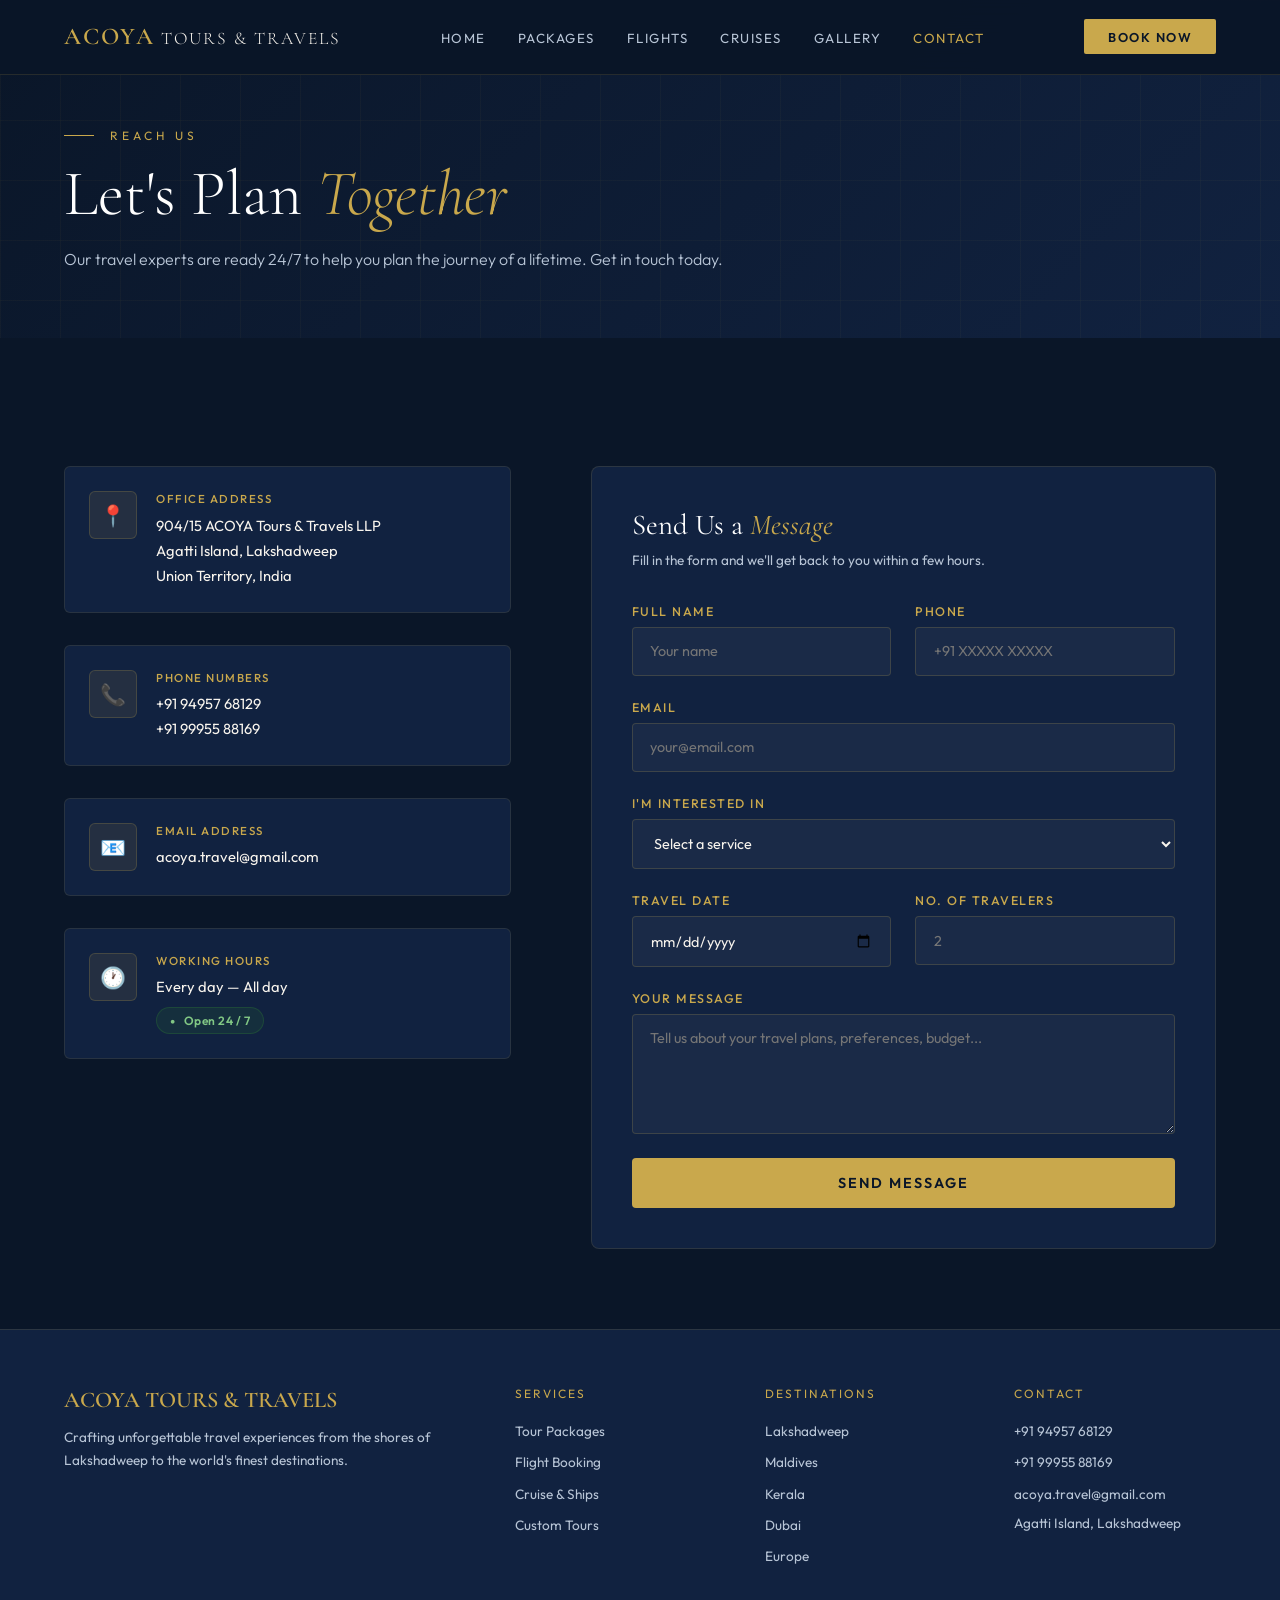
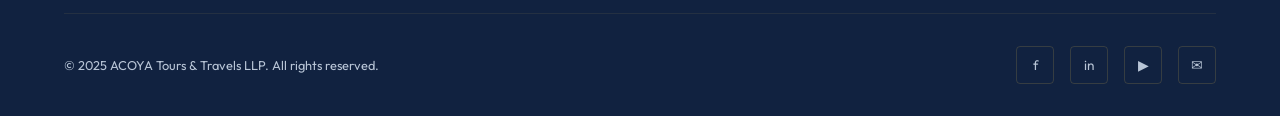
==== contact.html @ 28b90c2a "Fix validation v4" ====
<!DOCTYPE html>
<html lang="en">
<head>
<meta charset="UTF-8">
<meta name="viewport" content="width=device-width, initial-scale=1.0">
<title>ACOYA — Contact Us</title>
<link rel="stylesheet" href="style.css">
<style>
  .contact-grid { display: grid; grid-template-columns: 1fr 1.4fr; gap: 5rem; max-width: 1200px; margin: 3rem auto 0; align-items: start; }
  .contact-info { display: flex; flex-direction: column; gap: 2rem; }
  .contact-card {
    display: flex; gap: 1.2rem; align-items: flex-start;
    padding: 1.5rem; background: var(--navy-mid);
    border: 1px solid rgba(201,168,76,0.12); border-radius: 6px;
    transition: border-color 0.3s;
  }
  .contact-card:hover { border-color: rgba(201,168,76,0.4); }
  .contact-icon {
    width: 48px; height: 48px; flex-shrink: 0;
    background: rgba(201,168,76,0.1); border: 1px solid rgba(201,168,76,0.2);
    border-radius: 6px; display: flex; align-items: center; justify-content: center; font-size: 1.3rem;
  }
  .contact-label { font-size: 0.72rem; color: var(--gold); letter-spacing: 1.5px; text-transform: uppercase; margin-bottom: 0.4rem; font-weight: 500; }
  .contact-val { font-size: 0.92rem; color: var(--cream); line-height: 1.7; }
  .contact-val a { color: var(--cream); text-decoration: none; transition: color 0.3s; }
  .contact-val a:hover { color: var(--gold); }
  .hours-badge {
    display: inline-flex; align-items: center; gap: 0.5rem;
    background: rgba(46,125,50,0.15); border: 1px solid rgba(46,125,50,0.3);
    color: #81C784; font-size: 0.75rem; font-weight: 600;
    padding: 0.3rem 0.8rem; border-radius: 30px; margin-top: 0.5rem; letter-spacing: 0.5px;
  }
  .hours-badge::before { content: '●'; font-size: 0.55rem; animation: blink 1.5s ease infinite; }
  @keyframes blink { 0%,100%{opacity:1} 50%{opacity:0.3} }

  .form-card { background: var(--navy-mid); border: 1px solid rgba(201,168,76,0.15); border-radius: 8px; padding: 2.5rem; }
  .form-title { font-family:'Cormorant Garamond',serif; font-size: 1.8rem; color: var(--white); margin-bottom: 0.5rem; }
  .form-title em { color: var(--gold); font-style: italic; }
  .form-sub { font-size: 0.85rem; color: var(--text-light); margin-bottom: 2rem; line-height: 1.6; }

  /* PKG highlight */
  .pkg-highlight {
    display: none; background: rgba(201,168,76,0.1); border: 1px solid rgba(201,168,76,0.25);
    border-radius: 4px; padding: 0.8rem 1.2rem; margin-bottom: 1.5rem;
    font-size: 0.85rem; color: var(--gold);
  }
  .pkg-highlight.visible { display: flex; align-items: center; gap: 0.8rem; }

  @media(max-width:900px){ .contact-grid { grid-template-columns: 1fr; gap: 3rem; } }
</style>
</head>
<body>
<div id="nav-placeholder"></div>

<div class="page-hero">
  <div class="page-hero-content">
    <div class="page-tag">Reach Us</div>
    <h1 class="page-title">Let's Plan <em>Together</em></h1>
    <p class="page-desc">Our travel experts are ready 24/7 to help you plan the journey of a lifetime. Get in touch today.</p>
  </div>
</div>

<section style="background:var(--navy);">
  <div class="contact-grid">
    <!-- CONTACT INFO -->
    <div class="contact-info">
      <div class="contact-card reveal">
        <div class="contact-icon">📍</div>
        <div>
          <div class="contact-label">Office Address</div>
          <div class="contact-val">
            904/15 ACOYA Tours & Travels LLP<br>
            Agatti Island, Lakshadweep<br>
            Union Territory, India
          </div>
        </div>
      </div>
      <div class="contact-card reveal">
        <div class="contact-icon">📞</div>
        <div>
          <div class="contact-label">Phone Numbers</div>
          <div class="contact-val">
            <a href="tel:+919495768129">+91 94957 68129</a><br>
            <a href="tel:+919995588169">+91 99955 88169</a>
          </div>
        </div>
      </div>
      <div class="contact-card reveal">
        <div class="contact-icon">📧</div>
        <div>
          <div class="contact-label">Email Address</div>
          <div class="contact-val">
            <a href="mailto:acoya.travel@gmail.com">acoya.travel@gmail.com</a>
          </div>
        </div>
      </div>
      <div class="contact-card reveal">
        <div class="contact-icon">🕐</div>
        <div>
          <div class="contact-label">Working Hours</div>
          <div class="contact-val">Every day — All day</div>
          <div class="hours-badge">Open 24 / 7</div>
        </div>
      </div>
    </div>

    <!-- FORM -->
    <div class="form-card reveal">
      <div class="form-title">Send Us a <em>Message</em></div>
      <div class="form-sub">Fill in the form and we'll get back to you within a few hours.</div>

      <div class="pkg-highlight" id="pkg-highlight">
        <span>📦</span>
        <span id="pkg-highlight-text">Enquiring about a package</span>
        <button onclick="clearPkg()" style="margin-left:auto;background:none;border:none;color:var(--gold);cursor:pointer;font-size:1rem;">✕</button>
      </div>

      <div class="form-grid">
        <div class="form-group">
          <label>Full Name</label>
          <input type="text" id="c-name" placeholder="Your name">
        </div>
        <div class="form-group">
          <label>Phone</label>
          <input type="tel" id="c-phone" placeholder="+91 XXXXX XXXXX">
        </div>
        <div class="form-group full">
          <label>Email</label>
          <input type="email" id="c-email" placeholder="your@email.com">
        </div>
        <div class="form-group full">
          <label>I'm Interested In</label>
          <select id="interest-select">
            <option value="">Select a service</option>
            <option>Lakshadweep Tour Package</option>
            <option>International Tour Package</option>
            <option>Flight Booking</option>
            <option>Ship / Cruise Booking</option>
            <option>Custom Tour Planning</option>
            <option>Honeymoon Package</option>
            <option>Group Tour</option>
            <option>Other</option>
          </select>
        </div>
        <div class="form-group">
          <label>Travel Date</label>
          <input type="date">
        </div>
        <div class="form-group">
          <label>No. of Travelers</label>
          <input type="number" placeholder="2" min="1">
        </div>
        <div class="form-group full">
          <label>Your Message</label>
          <textarea id="c-message" placeholder="Tell us about your travel plans, preferences, budget..."></textarea>
        </div>
        <button class="submit-btn" onclick="handleSubmit(this,'Message Sent!')">Send Message</button>
      </div>
    </div>
  </div>
</section>

<div id="footer-placeholder"></div>
<script src="shared.js">
function validateAndSubmit(btn) {
  var ids = ['c-name','c-phone','c-email','c-message'];
  var empty = [];
  ids.forEach(function(id) {
    var el = document.getElementById(id);
    else if(el) el.style.borderColor='';
  });
  var sel = document.getElementById('interest-select');
  if(empty.length > 0) { alert('Please fill all required fields!'); return; }
  handleSubmit(btn, 'Message Sent!');
}
</script>
<script>
  renderNav('Contact');
  renderFooter();
  initReveal();

  // Pre-fill package if redirected from packages page
  window.addEventListener('load', () => {
    const params = new URLSearchParams(window.location.search);
    const pkg = params.get('pkg');
    if (pkg) {
      const el = document.getElementById('pkg-highlight');
      document.getElementById('pkg-highlight-text').textContent = '📦 Enquiring about: ' + pkg;
      el.classList.add('visible');
      const sel = document.getElementById('interest-select');
      if (pkg.includes('Island') || pkg.includes('Lakshadweep')) {
        sel.value = 'Lakshadweep Tour Package';
      } else {
        sel.value = 'International Tour Package';
      }
    }
  });

  function clearPkg() {
    document.getElementById('pkg-highlight').classList.remove('visible');
    history.replaceState({}, '', 'contact.html');
  }
</script>
</body>
</html>
---- style.css ----
@import url('https://fonts.googleapis.com/css2?family=Cormorant+Garamond:ital,wght@0,300;0,400;0,600;1,300;1,400&family=Outfit:wght@300;400;500;600&display=swap');

:root {
  --gold: #C9A84C;
  --gold-light: #E8C97A;
  --gold-dark: #9B7A2E;
  --navy: #0A1628;
  --navy-mid: #112240;
  --navy-light: #1A3460;
  --cream: #F8F4ED;
  --cream-dark: #EDE5D5;
  --white: #FFFFFF;
  --text-light: #B8C5D6;
}

* { margin: 0; padding: 0; box-sizing: border-box; }
html { scroll-behavior: smooth; }
body { font-family: 'Outfit', sans-serif; background: var(--navy); color: var(--cream); overflow-x: hidden; }

/* NAV */
nav {
  position: fixed; top: 0; width: 100%; z-index: 1000;
  padding: 1.2rem 5%;
  display: flex; align-items: center; justify-content: space-between;
  background: rgba(10,22,40,0.95);
  backdrop-filter: blur(16px);
  border-bottom: 1px solid rgba(201,168,76,0.15);
}
.nav-logo {
  font-family: 'Cormorant Garamond', serif;
  font-size: 1.5rem; font-weight: 600;
  color: var(--gold); letter-spacing: 2px; text-decoration: none;
}
.nav-logo span { color: var(--cream); font-weight: 300; font-size: 1.1rem; }
.nav-links { display: flex; gap: 2rem; list-style: none; }
.nav-links a {
  color: var(--text-light); text-decoration: none;
  font-size: 0.83rem; font-weight: 400; letter-spacing: 1.5px;
  text-transform: uppercase; transition: color 0.3s;
}
.nav-links a:hover, .nav-links a.active { color: var(--gold); }
.nav-cta {
  background: var(--gold); color: var(--navy);
  padding: 0.6rem 1.5rem; border-radius: 2px;
  font-size: 0.8rem; font-weight: 600; letter-spacing: 1.5px;
  text-transform: uppercase; text-decoration: none; transition: background 0.3s;
}
.nav-cta:hover { background: var(--gold-light); }
.hamburger { display: none; flex-direction: column; gap: 5px; cursor: pointer; }
.hamburger span { width: 24px; height: 2px; background: var(--gold); display: block; transition: all 0.3s; }
.mobile-menu {
  display: none; position: fixed; top: 68px; left: 0; right: 0;
  background: rgba(10,22,40,0.98); backdrop-filter: blur(20px);
  padding: 2rem 5%; flex-direction: column; gap: 1.5rem; z-index: 999;
  border-bottom: 1px solid rgba(201,168,76,0.15);
}
.mobile-menu.open { display: flex; }
.mobile-menu a {
  color: var(--cream); text-decoration: none; font-size: 1rem;
  font-weight: 400; letter-spacing: 1px; text-transform: uppercase;
  transition: color 0.3s; padding-bottom: 0.5rem;
  border-bottom: 1px solid rgba(201,168,76,0.1);
}
.mobile-menu a:hover { color: var(--gold); }

/* PAGE HERO (non-home pages) */
.page-hero {
  padding: 8rem 5% 4rem;
  background: linear-gradient(135deg, var(--navy) 0%, var(--navy-mid) 100%);
  position: relative; overflow: hidden;
}
.page-hero::before {
  content: ''; position: absolute; inset: 0;
  background-image: linear-gradient(rgba(201,168,76,0.04) 1px, transparent 1px),
    linear-gradient(90deg, rgba(201,168,76,0.04) 1px, transparent 1px);
  background-size: 60px 60px;
}
.page-hero-content { position: relative; z-index: 2; max-width: 700px; }
.page-tag {
  font-size: 0.75rem; letter-spacing: 4px; text-transform: uppercase;
  color: var(--gold); margin-bottom: 1rem;
  display: flex; align-items: center; gap: 1rem;
}
.page-tag::before { content: ''; width: 30px; height: 1px; background: var(--gold); }
.page-title {
  font-family: 'Cormorant Garamond', serif;
  font-size: clamp(2.5rem, 5vw, 4rem);
  font-weight: 300; line-height: 1.1; color: var(--white);
}
.page-title em { color: var(--gold); font-style: italic; }
.page-desc { color: var(--text-light); font-size: 1rem; line-height: 1.8; margin-top: 1rem; font-weight: 300; }

/* SECTION COMMON */
section { padding: 5rem 5%; }
.section-tag {
  font-size: 0.75rem; letter-spacing: 4px; text-transform: uppercase;
  color: var(--gold); margin-bottom: 1rem;
  display: flex; align-items: center; gap: 1rem;
}
.section-tag::before { content: ''; width: 30px; height: 1px; background: var(--gold); }
.section-title {
  font-family: 'Cormorant Garamond', serif;
  font-size: clamp(2rem, 4vw, 3rem); font-weight: 300; line-height: 1.2;
  color: var(--white); margin-bottom: 1rem;
}
.section-title em { color: var(--gold); font-style: italic; }
.section-desc { color: var(--text-light); font-size: 1rem; line-height: 1.8; max-width: 600px; font-weight: 300; }
.gold-divider { width: 60px; height: 2px; background: var(--gold); margin: 1.2rem 0; }

/* BUTTONS */
.btn-primary {
  background: var(--gold); color: var(--navy);
  padding: 0.9rem 2.2rem; border-radius: 2px;
  font-size: 0.85rem; font-weight: 600; letter-spacing: 2px;
  text-transform: uppercase; text-decoration: none; display: inline-block;
  transition: all 0.3s; border: none; cursor: pointer; font-family: 'Outfit', sans-serif;
}
.btn-primary:hover { background: var(--gold-light); transform: translateY(-2px); }
.btn-outline {
  border: 1px solid rgba(201,168,76,0.5); color: var(--gold);
  padding: 0.9rem 2.2rem; border-radius: 2px;
  font-size: 0.85rem; font-weight: 500; letter-spacing: 2px;
  text-transform: uppercase; text-decoration: none; display: inline-block;
  transition: all 0.3s; background: transparent; cursor: pointer; font-family: 'Outfit', sans-serif;
}
.btn-outline:hover { border-color: var(--gold); background: rgba(201,168,76,0.08); }

/* FORMS */
.form-grid { display: grid; grid-template-columns: 1fr 1fr; gap: 1.5rem; }
.form-group { display: flex; flex-direction: column; gap: 0.5rem; }
.form-group.full { grid-column: 1 / -1; }
label { font-size: 0.78rem; color: var(--gold); letter-spacing: 1.5px; text-transform: uppercase; font-weight: 500; }
input, select, textarea {
  background: rgba(255,255,255,0.04); border: 1px solid rgba(201,168,76,0.2);
  color: var(--cream); padding: 0.9rem 1.1rem; border-radius: 4px;
  font-family: 'Outfit', sans-serif; font-size: 0.9rem;
  transition: border-color 0.3s; outline: none; width: 100%;
}
input:focus, select:focus, textarea:focus { border-color: var(--gold); }
select option { background: var(--navy-mid); }
textarea { resize: vertical; min-height: 120px; }
.submit-btn {
  grid-column: 1 / -1; background: var(--gold); color: var(--navy);
  padding: 1rem 2rem; border: none; border-radius: 4px;
  font-family: 'Outfit', sans-serif; font-size: 0.9rem;
  font-weight: 600; letter-spacing: 2px; text-transform: uppercase;
  cursor: pointer; transition: all 0.3s; width: 100%;
}
.submit-btn:hover { background: var(--gold-light); transform: translateY(-2px); }

/* FOOTER */
footer {
  background: var(--navy-mid); border-top: 1px solid rgba(201,168,76,0.15);
  padding: 3.5rem 5% 2rem;
}
.footer-grid { display: grid; grid-template-columns: 2fr 1fr 1fr 1fr; gap: 3rem; max-width: 1200px; margin: 0 auto 3rem; }
.footer-brand { font-family: 'Cormorant Garamond', serif; font-size: 1.4rem; font-weight: 600; color: var(--gold); margin-bottom: 0.8rem; }
.footer-desc { font-size: 0.85rem; color: var(--text-light); line-height: 1.7; }
.footer-heading { font-size: 0.75rem; letter-spacing: 2px; text-transform: uppercase; color: var(--gold); margin-bottom: 1.2rem; }
.footer-links { list-style: none; display: flex; flex-direction: column; gap: 0.7rem; }
.footer-links a { font-size: 0.85rem; color: var(--text-light); text-decoration: none; transition: color 0.3s; }
.footer-links a:hover { color: var(--gold); }
.footer-bottom {
  border-top: 1px solid rgba(201,168,76,0.1); padding-top: 2rem;
  max-width: 1200px; margin: 0 auto;
  display: flex; justify-content: space-between; align-items: center; flex-wrap: wrap; gap: 1rem;
}
.footer-copy { font-size: 0.8rem; color: var(--text-light); }
.footer-socials { display: flex; gap: 1rem; }
.social-btn {
  width: 38px; height: 38px; border-radius: 4px;
  border: 1px solid rgba(201,168,76,0.2);
  display: flex; align-items: center; justify-content: center;
  color: var(--text-light); font-size: 0.85rem; text-decoration: none; transition: all 0.3s;
}
.social-btn:hover { border-color: var(--gold); color: var(--gold); }

/* ANIMATIONS */
@keyframes fadeUp { from { opacity: 0; transform: translateY(30px); } to { opacity: 1; transform: translateY(0); } }
@keyframes fadeIn { from { opacity: 0; } to { opacity: 1; } }
.fade-up { animation: fadeUp 0.8s ease forwards; }

/* RESPONSIVE */
@media (max-width: 768px) {
  .nav-links, .nav-cta { display: none; }
  .hamburger { display: flex; }
  .footer-grid { grid-template-columns: 1fr 1fr; }
  .form-grid { grid-template-columns: 1fr; }
  .form-group.full { grid-column: auto; }
  .submit-btn { grid-column: auto; }
}
@media (max-width: 480px) {
  .footer-grid { grid-template-columns: 1fr; }
  .footer-bottom { flex-direction: column; text-align: center; }
}
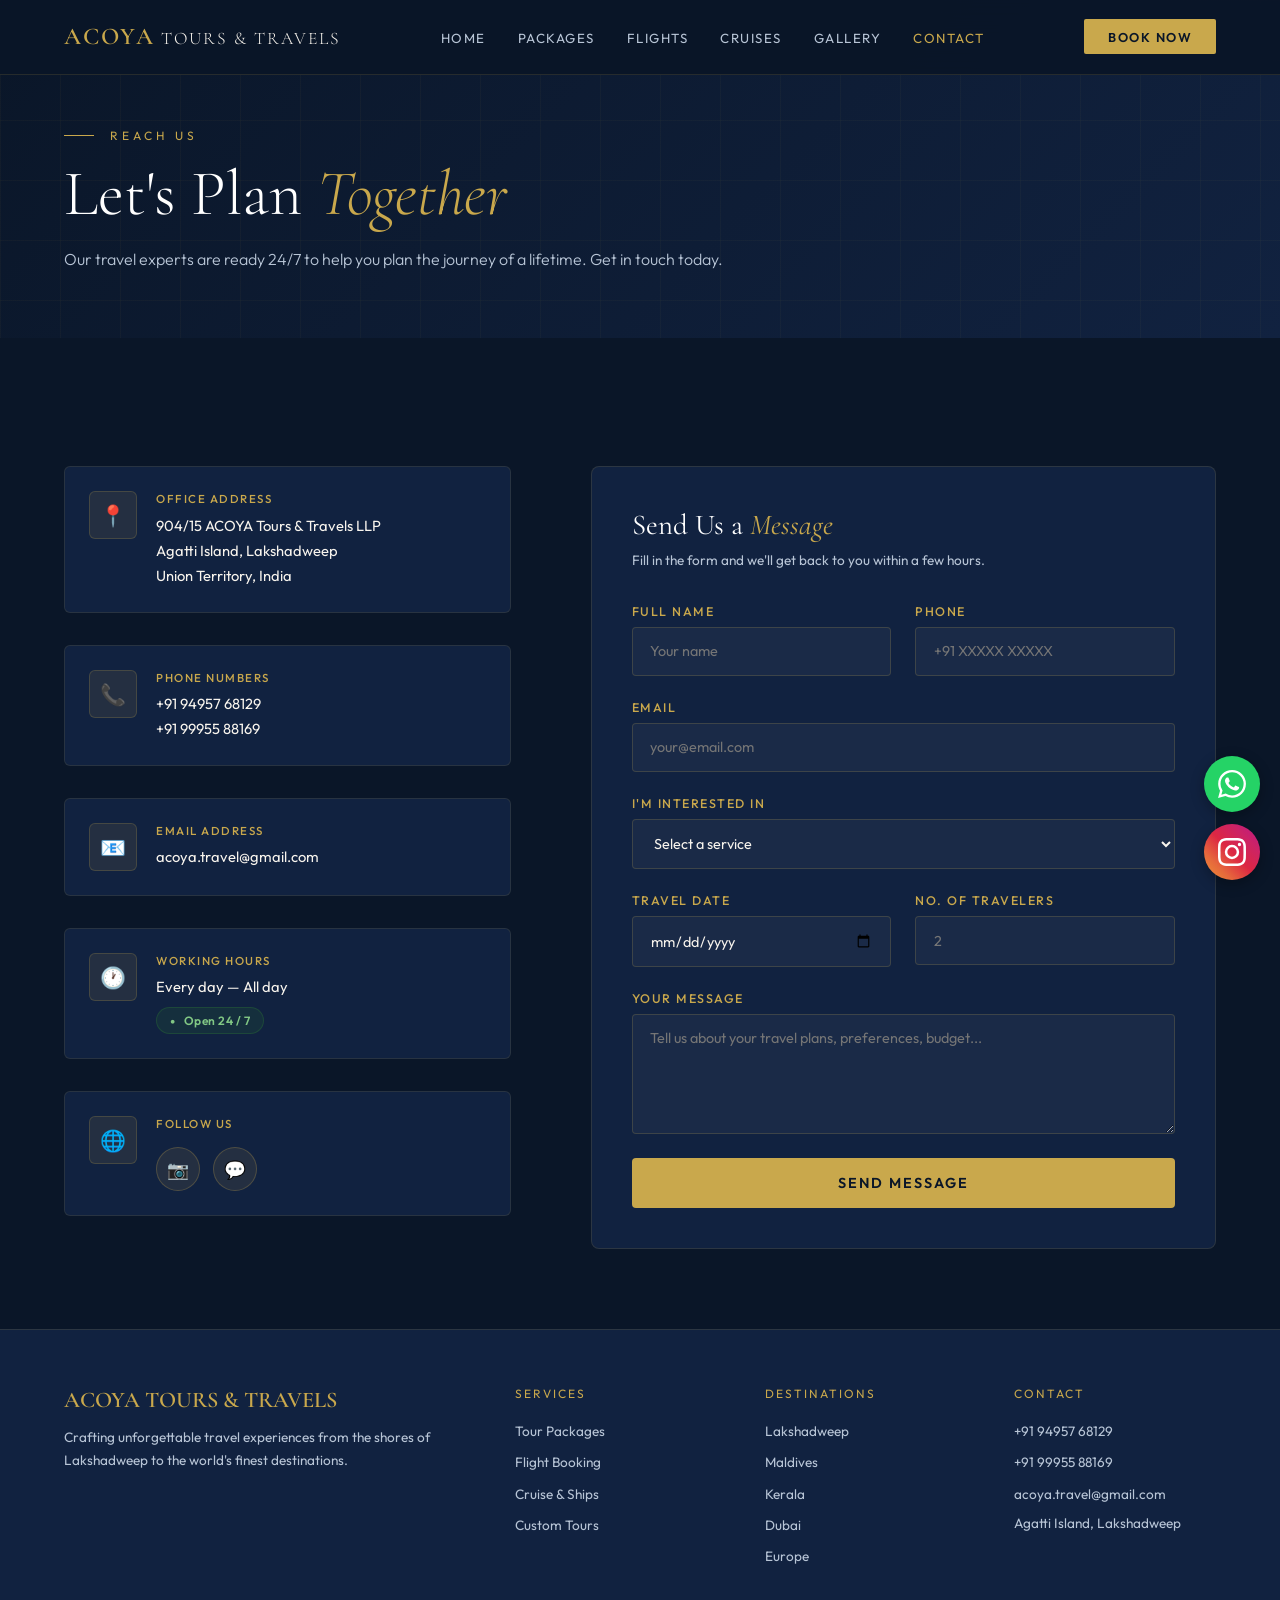
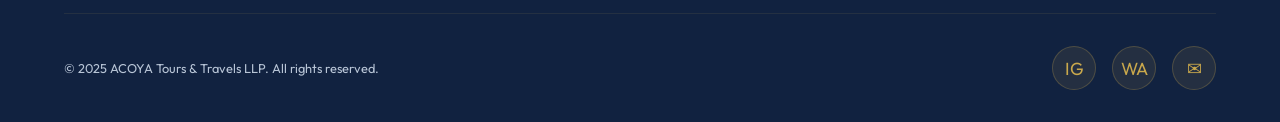
==== commit 30045d40: "Add floating Instagram and WhatsApp buttons, fix form validation" ====
--- a/contact.html
+++ b/contact.html
@@ -38,6 +38,25 @@
   .form-title em { color: var(--gold); font-style: italic; }
   .form-sub { font-size: 0.85rem; color: var(--text-light); margin-bottom: 2rem; line-height: 1.6; }
 
+  /* Social row */
+  .social-row {
+    display: flex; gap: 0.8rem; margin-top: 1rem;
+  }
+  .social-btn {
+    width: 44px; height: 44px;
+    display: flex; align-items: center; justify-content: center;
+    background: rgba(201,168,76,0.1);
+    border: 1px solid rgba(201,168,76,0.25);
+    border-radius: 50%;
+    color: var(--gold); text-decoration: none;
+    font-size: 1.1rem;
+    transition: all 0.3s;
+  }
+  .social-btn:hover {
+    background: var(--gold); color: var(--navy);
+    transform: translateY(-2px);
+  }
+
   /* PKG highlight */
   .pkg-highlight {
     display: none; background: rgba(201,168,76,0.1); border: 1px solid rgba(201,168,76,0.25);
@@ -100,6 +119,17 @@
           <div class="contact-label">Working Hours</div>
           <div class="contact-val">Every day — All day</div>
           <div class="hours-badge">Open 24 / 7</div>
+        </div>
+      </div>
+      <!-- SOCIAL ICONS -->
+      <div class="contact-card reveal">
+        <div class="contact-icon">🌐</div>
+        <div style="flex:1;">
+          <div class="contact-label">Follow Us</div>
+          <div class="social-row">
+            <a href="https://www.instagram.com/acoya.tours_travels" target="_blank" rel="noopener" class="social-btn" aria-label="Instagram">📷</a>
+            <a href="https://wa.me/919495768129" target="_blank" rel="noopener" class="social-btn" aria-label="WhatsApp">💬</a>
+          </div>
         </div>
       </div>
     </div>
@@ -144,50 +174,104 @@
         </div>
         <div class="form-group">
           <label>Travel Date</label>
-          <input type="date">
+          <input type="date" id="c-date">
         </div>
         <div class="form-group">
           <label>No. of Travelers</label>
-          <input type="number" placeholder="2" min="1">
+          <input type="number" id="c-travelers" placeholder="2" min="1">
         </div>
         <div class="form-group full">
           <label>Your Message</label>
           <textarea id="c-message" placeholder="Tell us about your travel plans, preferences, budget..."></textarea>
         </div>
-        <button class="submit-btn" onclick="handleSubmit(this,'Message Sent!')">Send Message</button>
+        <button class="submit-btn" onclick="validateAndSubmit(this)">Send Message</button>
       </div>
     </div>
   </div>
 </section>
 
 <div id="footer-placeholder"></div>
-<script src="shared.js">
-function validateAndSubmit(btn) {
-  var ids = ['c-name','c-phone','c-email','c-message'];
-  var empty = [];
-  ids.forEach(function(id) {
-    var el = document.getElementById(id);
-    else if(el) el.style.borderColor='';
-  });
-  var sel = document.getElementById('interest-select');
-  if(empty.length > 0) { alert('Please fill all required fields!'); return; }
-  handleSubmit(btn, 'Message Sent!');
-}
-</script>
+
+<script src="shared.js"></script>
 <script>
+  function validateAndSubmit(btn) {
+    var ids = ['c-name', 'c-phone', 'c-email', 'c-message'];
+    var empty = [];
+    ids.forEach(function(id) {
+      var el = document.getElementById(id);
+      if (el && !el.value.trim()) {
+        empty.push(id);
+        el.style.borderColor = '#e74c3c';
+      } else if (el) {
+        el.style.borderColor = '';
+      }
+    });
+
+    var sel = document.getElementById('interest-select');
+    if (sel && !sel.value) {
+      empty.push('interest-select');
+      sel.style.borderColor = '#e74c3c';
+    } else if (sel) {
+      sel.style.borderColor = '';
+    }
+
+    if (empty.length > 0) {
+      alert('Please fill all required fields!');
+      return;
+    }
+
+    var name = document.getElementById('c-name').value;
+    var phone = document.getElementById('c-phone').value;
+    var email = document.getElementById('c-email').value;
+    var interest = sel.value;
+    var date = document.getElementById('c-date').value;
+    var travelers = document.getElementById('c-travelers').value;
+    var message = document.getElementById('c-message').value;
+
+    var text = '*New Enquiry from ACOYA Website*%0A%0A' +
+               '*Name:* ' + name + '%0A' +
+               '*Phone:* ' + phone + '%0A' +
+               '*Email:* ' + email + '%0A' +
+               '*Interested In:* ' + interest + '%0A' +
+               (date ? '*Travel Date:* ' + date + '%0A' : '') +
+               (travelers ? '*Travelers:* ' + travelers + '%0A' : '') +
+               '*Message:* ' + message;
+
+    window.open('https://wa.me/919495768129?text=' + text, '_blank');
+
+    btn.textContent = 'Message Sent! ✓';
+    btn.style.background = '#2e7d32';
+
+    setTimeout(function() {
+      document.getElementById('c-name').value = '';
+      document.getElementById('c-phone').value = '';
+      document.getElementById('c-email').value = '';
+      document.getElementById('c-message').value = '';
+      document.getElementById('c-date').value = '';
+      document.getElementById('c-travelers').value = '';
+      sel.value = '';
+      btn.textContent = 'Send Message';
+      btn.style.background = '';
+    }, 3000);
+  }
+
+  function clearPkg() {
+    document.getElementById('pkg-highlight').classList.remove('visible');
+    history.replaceState({}, '', 'contact.html');
+  }
+
   renderNav('Contact');
   renderFooter();
   initReveal();
 
-  // Pre-fill package if redirected from packages page
-  window.addEventListener('load', () => {
-    const params = new URLSearchParams(window.location.search);
-    const pkg = params.get('pkg');
+  window.addEventListener('load', function() {
+    var params = new URLSearchParams(window.location.search);
+    var pkg = params.get('pkg');
     if (pkg) {
-      const el = document.getElementById('pkg-highlight');
+      var el = document.getElementById('pkg-highlight');
       document.getElementById('pkg-highlight-text').textContent = '📦 Enquiring about: ' + pkg;
       el.classList.add('visible');
-      const sel = document.getElementById('interest-select');
+      var sel = document.getElementById('interest-select');
       if (pkg.includes('Island') || pkg.includes('Lakshadweep')) {
         sel.value = 'Lakshadweep Tour Package';
       } else {
@@ -195,11 +279,6 @@
       }
     }
   });
-
-  function clearPkg() {
-    document.getElementById('pkg-highlight').classList.remove('visible');
-    history.replaceState({}, '', 'contact.html');
-  }
 </script>
 </body>
 </html>
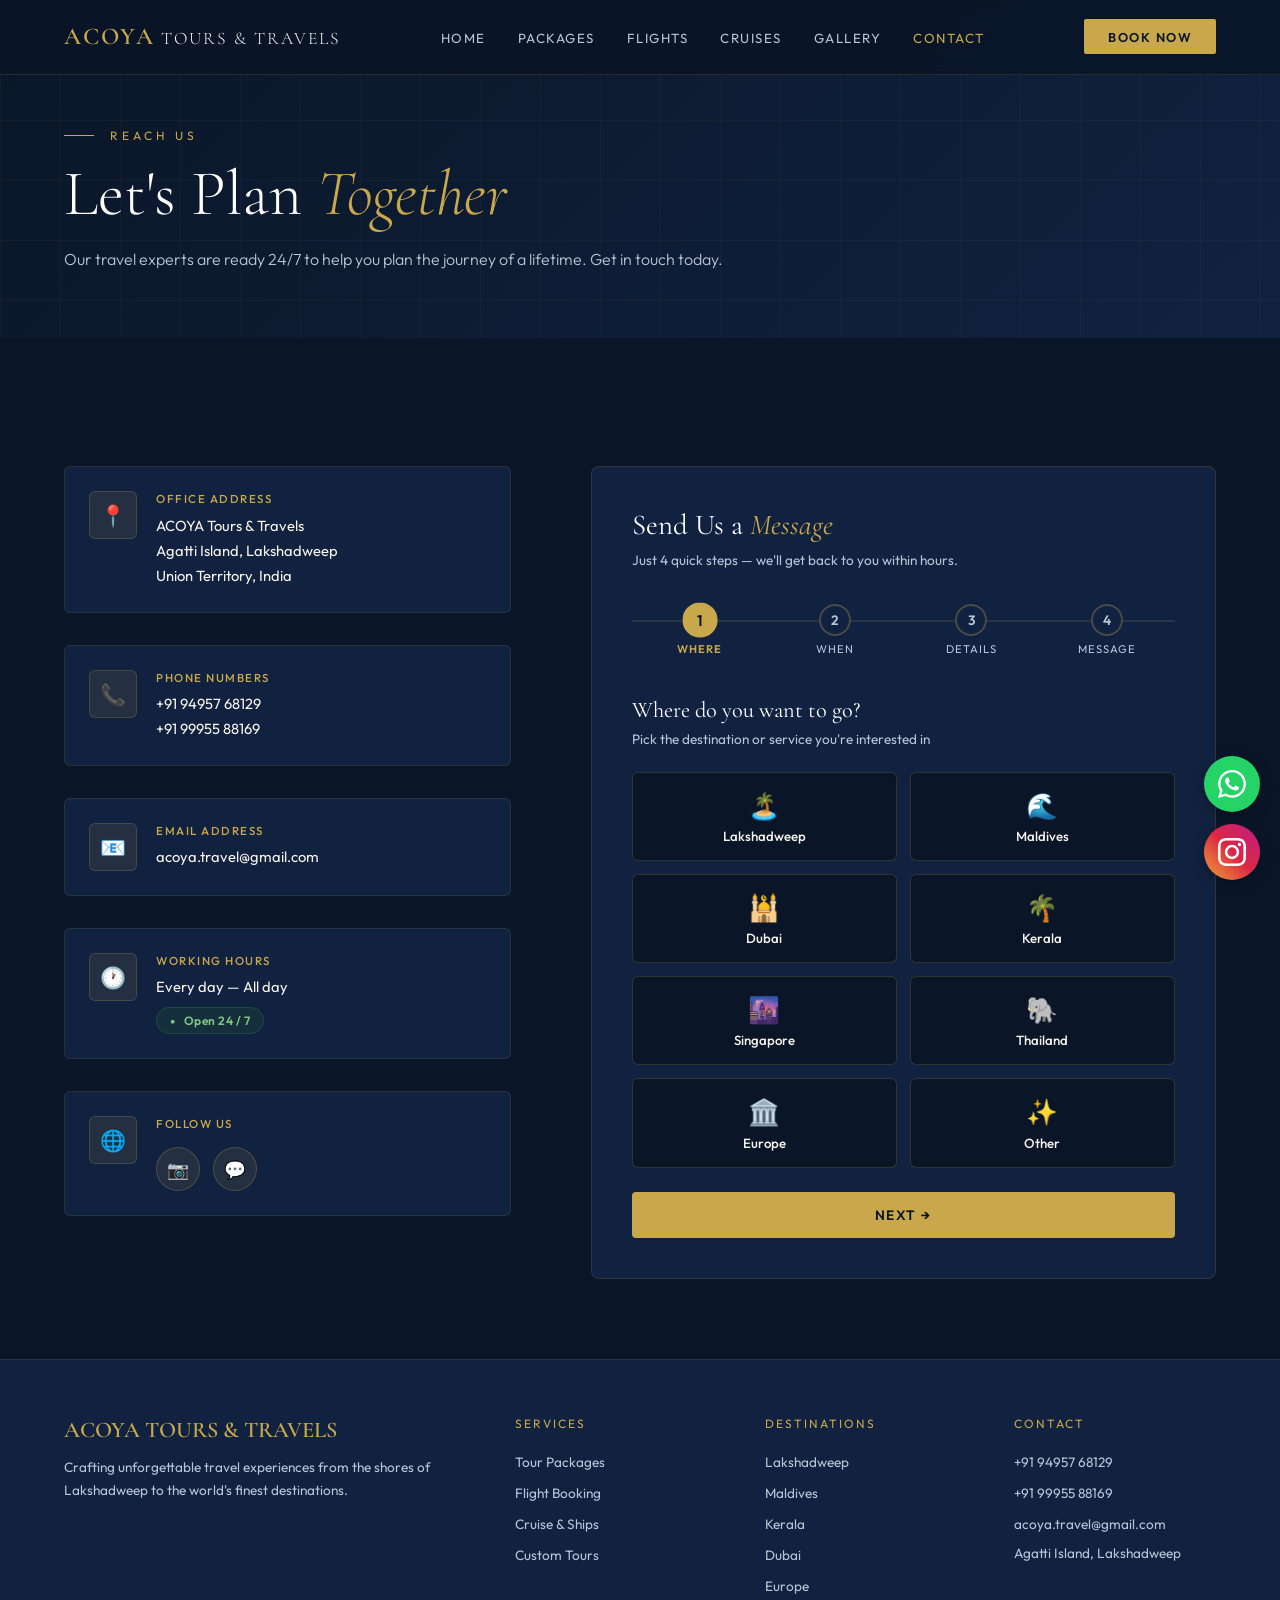
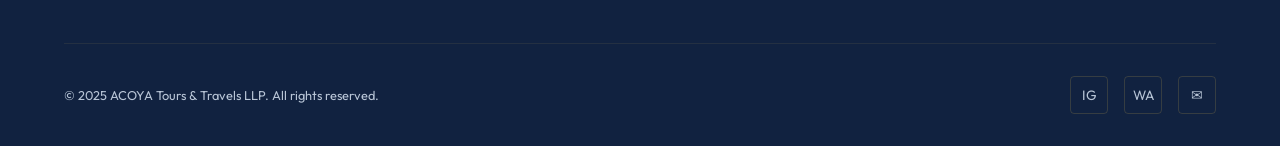
==== commit d71c7aa8: "Add 7 features: WhatsApp buttons, lightbox, carousel, multi-step form, counter animation" ====
--- a/contact.html
+++ b/contact.html
@@ -33,16 +33,8 @@
   .hours-badge::before { content: '●'; font-size: 0.55rem; animation: blink 1.5s ease infinite; }
   @keyframes blink { 0%,100%{opacity:1} 50%{opacity:0.3} }
 
-  .form-card { background: var(--navy-mid); border: 1px solid rgba(201,168,76,0.15); border-radius: 8px; padding: 2.5rem; }
-  .form-title { font-family:'Cormorant Garamond',serif; font-size: 1.8rem; color: var(--white); margin-bottom: 0.5rem; }
-  .form-title em { color: var(--gold); font-style: italic; }
-  .form-sub { font-size: 0.85rem; color: var(--text-light); margin-bottom: 2rem; line-height: 1.6; }
-
-  /* Social row */
-  .social-row {
-    display: flex; gap: 0.8rem; margin-top: 1rem;
-  }
-  .social-btn {
+  .social-row { display: flex; gap: 0.8rem; margin-top: 1rem; }
+  .contact-card .social-btn {
     width: 44px; height: 44px;
     display: flex; align-items: center; justify-content: center;
     background: rgba(201,168,76,0.1);
@@ -52,10 +44,85 @@
     font-size: 1.1rem;
     transition: all 0.3s;
   }
-  .social-btn:hover {
+  .contact-card .social-btn:hover {
     background: var(--gold); color: var(--navy);
     transform: translateY(-2px);
   }
+
+  /* FORM CARD */
+  .form-card { background: var(--navy-mid); border: 1px solid rgba(201,168,76,0.15); border-radius: 8px; padding: 2.5rem; }
+  .form-title { font-family:'Cormorant Garamond',serif; font-size: 1.8rem; color: var(--white); margin-bottom: 0.5rem; }
+  .form-title em { color: var(--gold); font-style: italic; }
+  .form-sub { font-size: 0.85rem; color: var(--text-light); margin-bottom: 2rem; line-height: 1.6; }
+
+  /* PROGRESS BAR */
+  .progress-wrap { margin-bottom: 2.5rem; }
+  .progress-steps {
+    display: flex; justify-content: space-between;
+    position: relative; margin-bottom: 0.7rem;
+  }
+  .progress-steps::before {
+    content: ''; position: absolute; top: 16px; left: 0; right: 0;
+    height: 2px; background: rgba(201,168,76,0.15); z-index: 1;
+  }
+  .progress-steps::after {
+    content: ''; position: absolute; top: 16px; left: 0;
+    height: 2px; background: var(--gold); z-index: 2;
+    width: 0%; transition: width 0.4s ease;
+  }
+  .progress-wrap[data-step="1"] .progress-steps::after { width: 0%; }
+  .progress-wrap[data-step="2"] .progress-steps::after { width: 33%; }
+  .progress-wrap[data-step="3"] .progress-steps::after { width: 66%; }
+  .progress-wrap[data-step="4"] .progress-steps::after { width: 100%; }
+
+  .progress-step {
+    display: flex; flex-direction: column; align-items: center; gap: 0.4rem;
+    z-index: 3; flex: 1;
+  }
+  .progress-circle {
+    width: 32px; height: 32px; border-radius: 50%;
+    background: var(--navy-mid); border: 2px solid rgba(201,168,76,0.3);
+    color: var(--text-light); font-size: 0.85rem; font-weight: 600;
+    display: flex; align-items: center; justify-content: center;
+    transition: all 0.3s;
+  }
+  .progress-step.done .progress-circle { background: var(--gold); border-color: var(--gold); color: var(--navy); }
+  .progress-step.active .progress-circle { background: var(--gold); border-color: var(--gold); color: var(--navy); transform: scale(1.1); }
+  .progress-label {
+    font-size: 0.7rem; color: var(--text-light); letter-spacing: 1px;
+    text-transform: uppercase; text-align: center;
+  }
+  .progress-step.active .progress-label { color: var(--gold); font-weight: 600; }
+
+  /* STEP CONTENT */
+  .form-step { display: none; animation: fadeUp 0.4s ease; }
+  .form-step.active { display: block; }
+  .step-heading {
+    font-family:'Cormorant Garamond',serif; font-size: 1.4rem;
+    color: var(--white); margin-bottom: 0.4rem;
+  }
+  .step-sub { font-size: 0.85rem; color: var(--text-light); margin-bottom: 1.5rem; }
+
+  /* OPTION TILES (Step 1) */
+  .option-grid { display: grid; grid-template-columns: 1fr 1fr; gap: 0.8rem; margin-bottom: 1rem; }
+  .option-tile {
+    padding: 1rem 0.8rem; background: var(--navy);
+    border: 1.5px solid rgba(201,168,76,0.2); border-radius: 6px;
+    cursor: pointer; transition: all 0.3s; text-align: center;
+    display: flex; flex-direction: column; align-items: center; gap: 0.4rem;
+  }
+  .option-tile:hover { border-color: var(--gold); transform: translateY(-2px); }
+  .option-tile.selected {
+    border-color: var(--gold); background: rgba(201,168,76,0.1);
+  }
+  .option-emoji { font-size: 1.6rem; }
+  .option-label { font-size: 0.83rem; color: var(--cream); font-weight: 500; }
+  .option-tile.selected .option-label { color: var(--gold); font-weight: 600; }
+
+  /* FORM FIELDS */
+  .field-group { display: flex; flex-direction: column; gap: 0.4rem; margin-bottom: 1.2rem; }
+  .field-row { display: grid; grid-template-columns: 1fr 1fr; gap: 1rem; margin-bottom: 1.2rem; }
+  .field-row > .field-group { margin-bottom: 0; }
 
   /* PKG highlight */
   .pkg-highlight {
@@ -65,7 +132,47 @@
   }
   .pkg-highlight.visible { display: flex; align-items: center; gap: 0.8rem; }
 
-  @media(max-width:900px){ .contact-grid { grid-template-columns: 1fr; gap: 3rem; } }
+  /* NAV BUTTONS */
+  .step-nav {
+    display: flex; justify-content: space-between; gap: 1rem; margin-top: 1.5rem;
+  }
+  .step-nav button {
+    flex: 1; padding: 0.9rem 1.5rem; border-radius: 4px;
+    font-family:'Outfit',sans-serif; font-size: 0.85rem;
+    font-weight: 600; letter-spacing: 1.5px; text-transform: uppercase;
+    cursor: pointer; transition: all 0.3s;
+  }
+  .btn-back {
+    background: transparent; border: 1px solid rgba(201,168,76,0.3);
+    color: var(--text-light);
+  }
+  .btn-back:hover { border-color: var(--gold); color: var(--gold); }
+  .btn-next {
+    background: var(--gold); border: none; color: var(--navy);
+  }
+  .btn-next:hover { background: var(--gold-light); }
+
+  /* SUCCESS */
+  .success-box {
+    text-align: center; padding: 2rem 1rem;
+    animation: fadeUp 0.5s ease;
+  }
+  .success-icon {
+    width: 70px; height: 70px; border-radius: 50%;
+    background: linear-gradient(135deg, var(--gold-dark), var(--gold));
+    display: flex; align-items: center; justify-content: center;
+    font-size: 2rem; color: var(--navy); margin: 0 auto 1.2rem;
+  }
+
+  @media(max-width:900px){
+    .contact-grid { grid-template-columns: 1fr; gap: 3rem; }
+    .progress-label { font-size: 0.62rem; }
+  }
+  @media(max-width:600px){
+    .form-card { padding: 1.5rem; }
+    .field-row { grid-template-columns: 1fr; }
+    .option-grid { grid-template-columns: 1fr 1fr; }
+  }
 </style>
 </head>
 <body>
@@ -88,7 +195,7 @@
         <div>
           <div class="contact-label">Office Address</div>
           <div class="contact-val">
-            904/15 ACOYA Tours & Travels LLP<br>
+            ACOYA Tours & Travels<br>
             Agatti Island, Lakshadweep<br>
             Union Territory, India
           </div>
@@ -121,7 +228,6 @@
           <div class="hours-badge">Open 24 / 7</div>
         </div>
       </div>
-      <!-- SOCIAL ICONS -->
       <div class="contact-card reveal">
         <div class="contact-icon">🌐</div>
         <div style="flex:1;">
@@ -134,10 +240,10 @@
       </div>
     </div>
 
-    <!-- FORM -->
+    <!-- MULTI-STEP FORM -->
     <div class="form-card reveal">
       <div class="form-title">Send Us a <em>Message</em></div>
-      <div class="form-sub">Fill in the form and we'll get back to you within a few hours.</div>
+      <div class="form-sub">Just 4 quick steps — we'll get back to you within hours.</div>
 
       <div class="pkg-highlight" id="pkg-highlight">
         <span>📦</span>
@@ -145,114 +251,205 @@
         <button onclick="clearPkg()" style="margin-left:auto;background:none;border:none;color:var(--gold);cursor:pointer;font-size:1rem;">✕</button>
       </div>
 
-      <div class="form-grid">
-        <div class="form-group">
-          <label>Full Name</label>
+      <!-- PROGRESS -->
+      <div class="progress-wrap" id="progress-wrap" data-step="1">
+        <div class="progress-steps">
+          <div class="progress-step active" data-s="1"><div class="progress-circle">1</div><div class="progress-label">Where</div></div>
+          <div class="progress-step" data-s="2"><div class="progress-circle">2</div><div class="progress-label">When</div></div>
+          <div class="progress-step" data-s="3"><div class="progress-circle">3</div><div class="progress-label">Details</div></div>
+          <div class="progress-step" data-s="4"><div class="progress-circle">4</div><div class="progress-label">Message</div></div>
+        </div>
+      </div>
+
+      <!-- STEP 1: WHERE -->
+      <div class="form-step active" id="step-1">
+        <div class="step-heading">Where do you want to go?</div>
+        <div class="step-sub">Pick the destination or service you're interested in</div>
+        <div class="option-grid" id="dest-tiles">
+          <div class="option-tile" data-val="Lakshadweep Tour Package"><div class="option-emoji">🏝️</div><div class="option-label">Lakshadweep</div></div>
+          <div class="option-tile" data-val="Maldives"><div class="option-emoji">🌊</div><div class="option-label">Maldives</div></div>
+          <div class="option-tile" data-val="Dubai"><div class="option-emoji">🕌</div><div class="option-label">Dubai</div></div>
+          <div class="option-tile" data-val="Kerala"><div class="option-emoji">🌴</div><div class="option-label">Kerala</div></div>
+          <div class="option-tile" data-val="Singapore"><div class="option-emoji">🌆</div><div class="option-label">Singapore</div></div>
+          <div class="option-tile" data-val="Thailand"><div class="option-emoji">🐘</div><div class="option-label">Thailand</div></div>
+          <div class="option-tile" data-val="Europe"><div class="option-emoji">🏛️</div><div class="option-label">Europe</div></div>
+          <div class="option-tile" data-val="Other / Custom Trip"><div class="option-emoji">✨</div><div class="option-label">Other</div></div>
+        </div>
+        <div class="step-nav">
+          <button class="btn-next" onclick="nextStep(1)">Next →</button>
+        </div>
+      </div>
+
+      <!-- STEP 2: WHEN -->
+      <div class="form-step" id="step-2">
+        <div class="step-heading">When would you like to travel?</div>
+        <div class="step-sub">Approximate date and group size — flexible is fine</div>
+        <div class="field-row">
+          <div class="field-group">
+            <label>Travel Date</label>
+            <input type="date" id="c-date">
+          </div>
+          <div class="field-group">
+            <label>No. of Travelers</label>
+            <input type="number" id="c-travelers" placeholder="2" min="1">
+          </div>
+        </div>
+        <div class="step-nav">
+          <button class="btn-back" onclick="prevStep(2)">← Back</button>
+          <button class="btn-next" onclick="nextStep(2)">Next →</button>
+        </div>
+      </div>
+
+      <!-- STEP 3: DETAILS -->
+      <div class="form-step" id="step-3">
+        <div class="step-heading">Your contact details</div>
+        <div class="step-sub">So we can get back to you quickly</div>
+        <div class="field-group">
+          <label>Full Name *</label>
           <input type="text" id="c-name" placeholder="Your name">
         </div>
-        <div class="form-group">
-          <label>Phone</label>
-          <input type="tel" id="c-phone" placeholder="+91 XXXXX XXXXX">
-        </div>
-        <div class="form-group full">
-          <label>Email</label>
-          <input type="email" id="c-email" placeholder="your@email.com">
-        </div>
-        <div class="form-group full">
-          <label>I'm Interested In</label>
-          <select id="interest-select">
-            <option value="">Select a service</option>
-            <option>Lakshadweep Tour Package</option>
-            <option>International Tour Package</option>
-            <option>Flight Booking</option>
-            <option>Ship / Cruise Booking</option>
-            <option>Custom Tour Planning</option>
-            <option>Honeymoon Package</option>
-            <option>Group Tour</option>
-            <option>Other</option>
-          </select>
-        </div>
-        <div class="form-group">
-          <label>Travel Date</label>
-          <input type="date" id="c-date">
-        </div>
-        <div class="form-group">
-          <label>No. of Travelers</label>
-          <input type="number" id="c-travelers" placeholder="2" min="1">
-        </div>
-        <div class="form-group full">
-          <label>Your Message</label>
-          <textarea id="c-message" placeholder="Tell us about your travel plans, preferences, budget..."></textarea>
-        </div>
-        <button class="submit-btn" onclick="validateAndSubmit(this)">Send Message</button>
-      </div>
+        <div class="field-row">
+          <div class="field-group">
+            <label>Phone *</label>
+            <input type="tel" id="c-phone" placeholder="+91 XXXXX XXXXX">
+          </div>
+          <div class="field-group">
+            <label>Email *</label>
+            <input type="email" id="c-email" placeholder="your@email.com">
+          </div>
+        </div>
+        <div class="step-nav">
+          <button class="btn-back" onclick="prevStep(3)">← Back</button>
+          <button class="btn-next" onclick="nextStep(3)">Next →</button>
+        </div>
+      </div>
+
+      <!-- STEP 4: MESSAGE -->
+      <div class="form-step" id="step-4">
+        <div class="step-heading">Anything else?</div>
+        <div class="step-sub">Tell us about your preferences, budget, or special requests</div>
+        <div class="field-group">
+          <label>Your Message *</label>
+          <textarea id="c-message" placeholder="E.g., Honeymoon trip, prefer beach resort, budget around ₹50,000 per person..." style="min-height:140px;"></textarea>
+        </div>
+        <div class="step-nav">
+          <button class="btn-back" onclick="prevStep(4)">← Back</button>
+          <button class="btn-next" id="submit-btn" onclick="submitForm()">Send Message</button>
+        </div>
+      </div>
+
+      <!-- SUCCESS -->
+      <div class="form-step" id="step-success">
+        <div class="success-box">
+          <div class="success-icon">✓</div>
+          <div class="step-heading" style="font-size:1.6rem;">Opening WhatsApp...</div>
+          <div class="step-sub">Your enquiry is ready! We'll respond within a few hours.</div>
+          <button class="btn-next" style="max-width:200px;margin:1rem auto 0;" onclick="resetForm()">Send Another</button>
+        </div>
+      </div>
+
     </div>
   </div>
 </section>
 
 <div id="footer-placeholder"></div>
-
 <script src="shared.js"></script>
 <script>
-  function validateAndSubmit(btn) {
-    var ids = ['c-name', 'c-phone', 'c-email', 'c-message'];
-    var empty = [];
-    ids.forEach(function(id) {
-      var el = document.getElementById(id);
-      if (el && !el.value.trim()) {
-        empty.push(id);
-        el.style.borderColor = '#e74c3c';
-      } else if (el) {
-        el.style.borderColor = '';
+  var state = {
+    destination: '',
+    date: '',
+    travelers: '',
+    name: '',
+    phone: '',
+    email: '',
+    message: ''
+  };
+
+  // Destination tile selection
+  document.querySelectorAll('#dest-tiles .option-tile').forEach(function(tile) {
+    tile.addEventListener('click', function() {
+      document.querySelectorAll('#dest-tiles .option-tile').forEach(function(t) { t.classList.remove('selected'); });
+      this.classList.add('selected');
+      state.destination = this.dataset.val;
+    });
+  });
+
+  function setStep(n) {
+    document.querySelectorAll('.form-step').forEach(function(s) { s.classList.remove('active'); });
+    var stepEl = document.getElementById('step-' + n);
+    if (stepEl) stepEl.classList.add('active');
+
+    document.getElementById('progress-wrap').setAttribute('data-step', n);
+    document.querySelectorAll('.progress-step').forEach(function(p) {
+      var s = parseInt(p.dataset.s);
+      p.classList.remove('active', 'done');
+      if (s === n) p.classList.add('active');
+      else if (s < n) p.classList.add('done');
+    });
+  }
+
+  function nextStep(current) {
+    if (current === 1) {
+      if (!state.destination) {
+        alert('Please select a destination first.');
+        return;
       }
-    });
-
-    var sel = document.getElementById('interest-select');
-    if (sel && !sel.value) {
-      empty.push('interest-select');
-      sel.style.borderColor = '#e74c3c';
-    } else if (sel) {
-      sel.style.borderColor = '';
+    } else if (current === 3) {
+      var name = document.getElementById('c-name').value.trim();
+      var phone = document.getElementById('c-phone').value.trim();
+      var email = document.getElementById('c-email').value.trim();
+      var missing = [];
+      if (!name) { missing.push('Name'); document.getElementById('c-name').style.borderColor = '#e74c3c'; }
+      else document.getElementById('c-name').style.borderColor = '';
+      if (!phone) { missing.push('Phone'); document.getElementById('c-phone').style.borderColor = '#e74c3c'; }
+      else document.getElementById('c-phone').style.borderColor = '';
+      if (!email) { missing.push('Email'); document.getElementById('c-email').style.borderColor = '#e74c3c'; }
+      else document.getElementById('c-email').style.borderColor = '';
+      if (missing.length) { alert('Please fill: ' + missing.join(', ')); return; }
+      state.name = name; state.phone = phone; state.email = email;
     }
-
-    if (empty.length > 0) {
-      alert('Please fill all required fields!');
+    setStep(current + 1);
+  }
+
+  function prevStep(current) {
+    setStep(current - 1);
+  }
+
+  function submitForm() {
+    var msg = document.getElementById('c-message').value.trim();
+    if (!msg) {
+      alert('Please write your message.');
+      document.getElementById('c-message').style.borderColor = '#e74c3c';
       return;
     }
-
-    var name = document.getElementById('c-name').value;
-    var phone = document.getElementById('c-phone').value;
-    var email = document.getElementById('c-email').value;
-    var interest = sel.value;
-    var date = document.getElementById('c-date').value;
-    var travelers = document.getElementById('c-travelers').value;
-    var message = document.getElementById('c-message').value;
-
-    var text = '*New Enquiry from ACOYA Website*%0A%0A' +
-               '*Name:* ' + name + '%0A' +
-               '*Phone:* ' + phone + '%0A' +
-               '*Email:* ' + email + '%0A' +
-               '*Interested In:* ' + interest + '%0A' +
-               (date ? '*Travel Date:* ' + date + '%0A' : '') +
-               (travelers ? '*Travelers:* ' + travelers + '%0A' : '') +
-               '*Message:* ' + message;
+    document.getElementById('c-message').style.borderColor = '';
+
+    state.message = msg;
+    state.date = document.getElementById('c-date').value;
+    state.travelers = document.getElementById('c-travelers').value;
+
+    var text = '*New Enquiry from ACOYA Website*%0A%0A'
+      + '*Name:* ' + state.name + '%0A'
+      + '*Phone:* ' + state.phone + '%0A'
+      + '*Email:* ' + state.email + '%0A'
+      + '*Interested In:* ' + state.destination + '%0A'
+      + (state.date ? '*Travel Date:* ' + state.date + '%0A' : '')
+      + (state.travelers ? '*Travelers:* ' + state.travelers + '%0A' : '')
+      + '*Message:* ' + state.message;
 
     window.open('https://wa.me/919495768129?text=' + text, '_blank');
 
-    btn.textContent = 'Message Sent! ✓';
-    btn.style.background = '#2e7d32';
-
-    setTimeout(function() {
-      document.getElementById('c-name').value = '';
-      document.getElementById('c-phone').value = '';
-      document.getElementById('c-email').value = '';
-      document.getElementById('c-message').value = '';
-      document.getElementById('c-date').value = '';
-      document.getElementById('c-travelers').value = '';
-      sel.value = '';
-      btn.textContent = 'Send Message';
-      btn.style.background = '';
-    }, 3000);
+    setStep('success');
+  }
+
+  function resetForm() {
+    state = { destination: '', date: '', travelers: '', name: '', phone: '', email: '', message: '' };
+    document.querySelectorAll('#dest-tiles .option-tile').forEach(function(t) { t.classList.remove('selected'); });
+    ['c-name','c-phone','c-email','c-date','c-travelers','c-message'].forEach(function(id) {
+      var el = document.getElementById(id);
+      if (el) { el.value = ''; el.style.borderColor = ''; }
+    });
+    setStep(1);
   }
 
   function clearPkg() {
@@ -264,6 +461,7 @@
   renderFooter();
   initReveal();
 
+  // Pre-fill destination if redirected from packages page
   window.addEventListener('load', function() {
     var params = new URLSearchParams(window.location.search);
     var pkg = params.get('pkg');
@@ -271,11 +469,13 @@
       var el = document.getElementById('pkg-highlight');
       document.getElementById('pkg-highlight-text').textContent = '📦 Enquiring about: ' + pkg;
       el.classList.add('visible');
-      var sel = document.getElementById('interest-select');
-      if (pkg.includes('Island') || pkg.includes('Lakshadweep')) {
-        sel.value = 'Lakshadweep Tour Package';
-      } else {
-        sel.value = 'International Tour Package';
+
+      // Auto-select Lakshadweep tile if package is an island
+      var lakshadweepIslands = ['Agatti', 'Kavaratti', 'Bangaram', 'Minicoy', 'Kalpeni', 'Kadmat', 'Lakshadweep'];
+      var isLakshadweep = lakshadweepIslands.some(function(i) { return pkg.includes(i); });
+      if (isLakshadweep) {
+        var tile = document.querySelector('#dest-tiles .option-tile[data-val="Lakshadweep Tour Package"]');
+        if (tile) { tile.click(); }
       }
     }
   });
